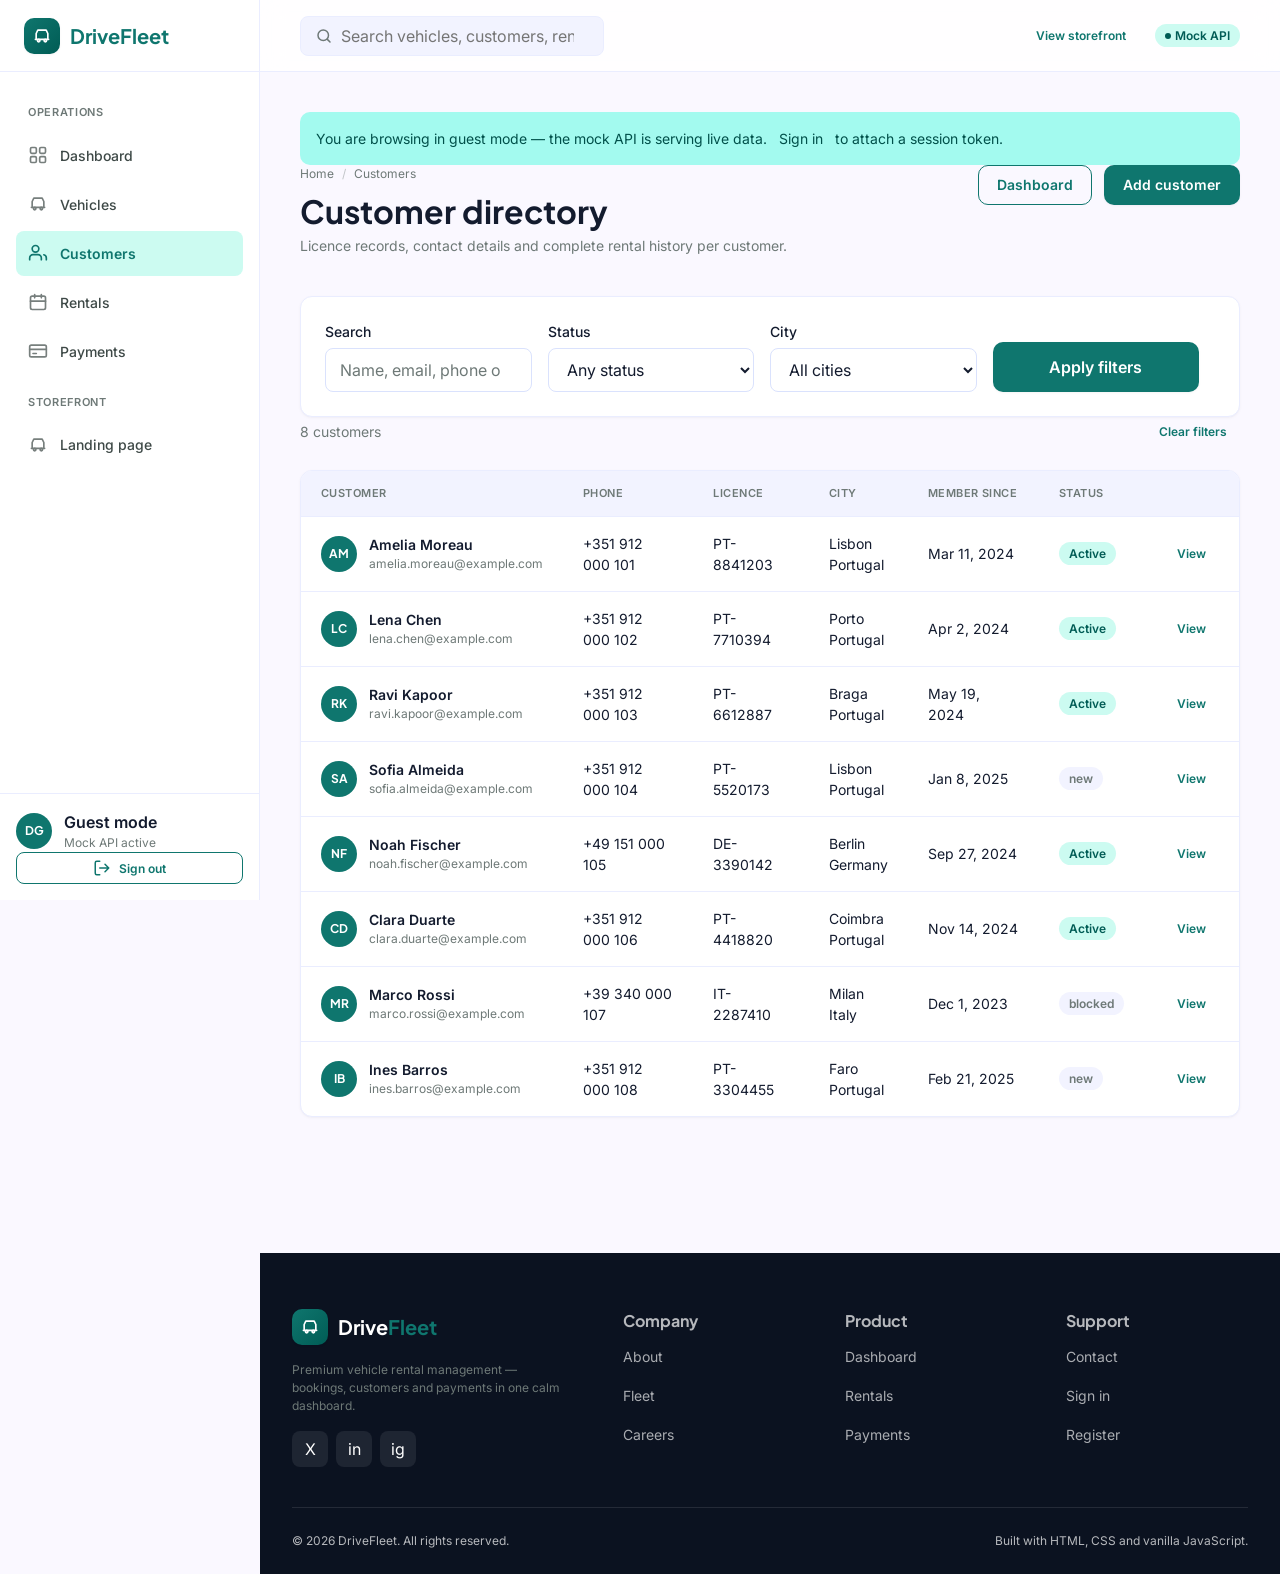
==== public/pages/customers.html @ 4e4080d4 "README.md" ====
<!DOCTYPE html>
<html lang="en">
<head>
  <meta charset="UTF-8" />
  <meta name="viewport" content="width=device-width, initial-scale=1.0" />
  <title>Customers — DriveFleet</title>
  <meta name="description" content="DriveFleet customer directory: licence data, contact details and rental history." />
  <link rel="preconnect" href="https://fonts.googleapis.com" />
  <link rel="preconnect" href="https://fonts.gstatic.com" crossorigin />
  <link href="https://fonts.googleapis.com/css2?family=Plus+Jakarta+Sans:wght@400;500;600;700;800&family=Inter:wght@400;500;600;700&display=swap" rel="stylesheet" />
  <link rel="stylesheet" href="../css/style.css" />
</head>
<body data-page="customers" data-root="../">
  <div class="app-shell">
    <aside id="siteSidebar"></aside>
    <div class="sidebar-overlay" id="sidebarOverlay"></div>

    <div class="main-content">
      <div id="siteTopbar"></div>

      <div class="page-content">
        <div id="authNotice"></div>

        <div class="page-header">
          <div>
            <nav class="breadcrumb" aria-label="Breadcrumb">
              <a href="../index.html">Home</a>
              <span class="breadcrumb-sep">/</span>
              <span>Customers</span>
            </nav>
            <h1>Customer directory</h1>
            <p>Licence records, contact details and complete rental history per customer.</p>
          </div>
          <div class="page-header-actions">
            <a class="btn btn-outline" href="dashboard.html">Dashboard</a>
            <button class="btn btn-primary" id="addCustomerBtn" type="button">Add customer</button>
          </div>
        </div>

        <form class="card filter-card" id="customerFilters" aria-label="Customer filters">
          <div class="search-grid">
            <div class="form-group">
              <label class="form-label" for="cSearch">Search</label>
              <input class="form-input" type="search" id="cSearch" name="search" placeholder="Name, email, phone or licence" />
            </div>
            <div class="form-group">
              <label class="form-label" for="cStatus">Status</label>
              <select class="form-select" id="cStatus" name="status">
                <option value="">Any status</option>
                <option value="active">Active</option>
                <option value="new">New</option>
                <option value="blocked">Blocked</option>
              </select>
            </div>
            <div class="form-group">
              <label class="form-label" for="cCity">City</label>
              <select class="form-select" id="cCity" name="city">
                <option value="">All cities</option>
                <option value="Lisbon">Lisbon</option>
                <option value="Porto">Porto</option>
                <option value="Braga">Braga</option>
                <option value="Coimbra">Coimbra</option>
                <option value="Faro">Faro</option>
              </select>
            </div>
            <button class="btn btn-primary btn-lg" type="submit">Apply filters</button>
          </div>
        </form>

        <div class="results-bar">
          <span class="results-count" id="resultsCount">Loading customers…</span>
          <button class="btn btn-ghost btn-sm" type="reset" form="customerFilters">Clear filters</button>
        </div>

        <div id="customerResults" aria-live="polite"></div>
        <div class="pagination" id="pagination"></div>
      </div>

      <footer class="footer" id="siteFooter"></footer>
    </div>
  </div>

  <div class="toast-container" id="toastContainer" aria-live="polite" aria-atomic="true"></div>
  <script src="../js/app.js"></script>
</body>
</html>
---- public/css/style.css ----
/* ==========================================================================
   01 — DriveFleet Velocity : Design Tokens (Google Stitch)
   Primary #0F766E | Accent #F59E0B | Plus Jakarta Sans + Inter
   ========================================================================== */

:root {
  /* Brand */
  --color-primary: #0f766e;
  --color-primary-hover: #115e59;
  --color-primary-dark: #005c55;
  --color-primary-light: #ccfbf1;
  --color-primary-fixed: #9cf2e8;
  --color-on-primary: #ffffff;
  --color-accent: #f59e0b;
  --color-accent-hover: #d97706;
  --color-accent-container: #fea619;
  --color-accent-light: #fef3c7;
  --color-on-accent: #2a1700;
  --color-tertiary: #005e3f;

  /* Surfaces — Stitch M3 surface ramp */
  --color-bg: #faf8ff;
  --color-surface: #ffffff;
  --color-surface-low: #f2f3ff;
  --color-surface-container: #eaedff;
  --color-surface-high: #e2e7ff;
  --color-surface-highest: #dae2fd;
  --color-border: #eaedff;
  --color-border-strong: #dae2fd;
  --color-outline: #6e7977;
  --color-outline-variant: #bdc9c6;

  /* Text */
  --color-text: #131b2e;
  --color-text-secondary: #3e4947;
  --color-text-muted: #6e7977;
  --color-text-inverse: #ffffff;

  /* Status — Stitch tertiary_/error_ ramp */
  --color-success: #10b981;
  --color-success-bg: #6ffbbe;
  --color-success-text: #005e3f;
  --color-warning: #f59e0b;
  --color-warning-bg: #ffddb8;
  --color-warning-text: #653e00;
  --color-error: #ba1a1a;
  --color-error-bg: #ffdad6;
  --color-error-text: #93000a;
  --color-info: #006a63;
  --color-info-bg: #a3faef;
  --color-info-text: #00504a;

  /* Typography */
  --font-headline: "Plus Jakarta Sans", system-ui, sans-serif;
  --font-body: "Inter", system-ui, sans-serif;
  --text-xs: 0.6875rem;
  --text-sm: 0.75rem;
  --text-md: 0.875rem;
  --text-base: 1rem;
  --text-lg: 1.25rem;
  --text-xl: 1.5rem;
  --text-2xl: 2rem;
  --text-3xl: 2.5rem;

  /* Spacing (8px grid) */
  --space-xs: 0.25rem;
  --space-sm: 0.5rem;
  --space-md: 1rem;
  --space-lg: 1.5rem;
  --space-xl: 2.5rem;
  --space-2xl: 3.5rem;
  --margin: 2rem;

  /* Radius */
  --radius-sm: 6px;
  --radius-md: 8px;
  --radius-lg: 10px;
  --radius-xl: 12px;
  --radius-2xl: 16px;
  --radius-full: 9999px;

  /* Elevation tiers (Stitch) */
  --shadow-1: 0 1px 3px 0 rgba(15, 23, 42, 0.04), 0 1px 2px -1px rgba(15, 23, 42, 0.03);
  --shadow-2: 0 4px 12px -2px rgba(15, 23, 42, 0.08), 0 2px 6px -2px rgba(15, 23, 42, 0.04);
  --shadow-3: 0 20px 25px -5px rgba(15, 23, 42, 0.1), 0 8px 10px -6px rgba(15, 23, 42, 0.04);

  /* Layout */
  --max-width: 1280px;
  --max-width-wide: 1440px;
  --navbar-height: 72px;
  --sidebar-width: 260px;
  --transition: 300ms ease-in-out;
  --focus-ring: 0 0 0 3px rgba(15, 118, 110, 0.15);
}

/* -------------------------------- Reset -------------------------------- */
*,
*::before,
*::after { box-sizing: border-box; margin: 0; padding: 0; }

html { scroll-behavior: smooth; -webkit-font-smoothing: antialiased; }

body {
  font-family: var(--font-body);
  font-size: var(--text-base);
  line-height: 1.5;
  color: var(--color-text);
  background: var(--color-bg);
  min-height: 100vh;
}

img { max-width: 100%; display: block; }
a { color: inherit; text-decoration: none; }
ul, ol { list-style: none; }
button, input, select, textarea { font: inherit; color: inherit; }

h1, h2, h3, h4, h5, h6 {
  font-family: var(--font-headline);
  font-weight: 700;
  line-height: 1.25;
  color: var(--color-text);
}

/* ------------------------------ Utilities ------------------------------ */
.container {
  width: 100%;
  max-width: var(--max-width);
  margin-inline: auto;
  padding-inline: var(--margin);
}
.container-wide { max-width: var(--max-width-wide); }

.sr-only {
  position: absolute; width: 1px; height: 1px; padding: 0; margin: -1px;
  overflow: hidden; clip: rect(0, 0, 0, 0); border: 0;
}

.headline-xl { font-family: var(--font-headline); font-size: var(--text-3xl); font-weight: 700; line-height: 1.2; }
.headline-lg { font-family: var(--font-headline); font-size: var(--text-2xl); font-weight: 700; line-height: 1.25; }
.headline-md { font-family: var(--font-headline); font-size: var(--text-xl); font-weight: 600; line-height: 1.3; }
.headline-sm { font-family: var(--font-headline); font-size: var(--text-lg); font-weight: 600; line-height: 1.4; }
.title-md { font-family: var(--font-headline); font-size: var(--text-base); font-weight: 600; }
.body-md { font-size: var(--text-md); }
.body-sm { font-size: var(--text-sm); }
.label-md { font-size: var(--text-sm); font-weight: 600; }
.label-xs { font-size: var(--text-xs); font-weight: 600; letter-spacing: 0.04em; text-transform: uppercase; }
.text-muted { color: var(--color-text-muted); }
.text-secondary { color: var(--color-text-secondary); }
.text-primary { color: var(--color-primary); }

/* Legacy alias kept in sync with the design tokens */
:root {
  --color-secondary: #855300;
}

/* ==========================================================================
   02 — Navbar (sticky + backdrop-blur) & Mobile burger menu
   ========================================================================== */

.navbar {
  position: sticky;
  top: 0;
  z-index: 100;
  height: var(--navbar-height);
  display: flex;
  align-items: center;
  background: rgba(255, 255, 255, 0.8);
  backdrop-filter: blur(12px);
  -webkit-backdrop-filter: blur(12px);
  border-bottom: 1px solid var(--color-border);
  transition: box-shadow var(--transition);
}

.navbar.scrolled { box-shadow: var(--shadow-2); }

.navbar-inner {
  display: flex;
  align-items: center;
  justify-content: space-between;
  width: 100%;
  max-width: var(--max-width-wide);
  margin-inline: auto;
  padding-inline: var(--margin);
  gap: var(--space-lg);
}

.logo {
  display: flex;
  align-items: center;
  gap: 0.625rem;
  font-family: var(--font-headline);
  font-weight: 700;
  font-size: 1.25rem;
  color: var(--color-primary);
  flex-shrink: 0;
}

.logo-icon {
  width: 36px;
  height: 36px;
  background: linear-gradient(135deg, var(--color-primary), var(--color-primary-dark));
  border-radius: var(--radius-lg);
  display: grid;
  place-items: center;
  color: white;
  box-shadow: var(--shadow-1);
}

.logo-icon svg { width: 20px; height: 20px; }

.nav-links { display: flex; align-items: center; gap: 0.25rem; }

.nav-link {
  padding: 0.5rem 0.875rem;
  border-radius: var(--radius-md);
  font-size: var(--text-md);
  font-weight: 500;
  color: var(--color-text-secondary);
  transition: color var(--transition), background var(--transition);
}

.nav-link:hover,
.nav-link.active {
  color: var(--color-primary);
  background: var(--color-primary-light);
}

.nav-actions { display: flex; align-items: center; gap: 0.75rem; flex-shrink: 0; }

.nav-toggle {
  display: none;
  width: 44px;
  height: 44px;
  border: none;
  background: transparent;
  border-radius: var(--radius-md);
  cursor: pointer;
  align-items: center;
  justify-content: center;
  color: var(--color-text);
}

.nav-toggle:hover { background: var(--color-surface-low); }
.nav-toggle svg { width: 24px; height: 24px; }

.mobile-menu {
  display: none;
  position: fixed;
  inset: var(--navbar-height) 0 0 0;
  background: rgba(15, 23, 42, 0.4);
  backdrop-filter: blur(4px);
  z-index: 99;
  opacity: 0;
  pointer-events: none;
  transition: opacity var(--transition);
}

.mobile-menu.open { opacity: 1; pointer-events: auto; }

.mobile-menu-panel {
  background: var(--color-surface);
  width: min(320px, 85vw);
  height: 100%;
  margin-left: auto;
  padding: var(--space-lg);
  box-shadow: var(--shadow-3);
  transform: translateX(100%);
  transition: transform var(--transition);
  display: flex;
  flex-direction: column;
  gap: var(--space-sm);
}

.mobile-menu.open .mobile-menu-panel { transform: translateX(0); }

.mobile-menu .nav-link { display: block; padding: 0.875rem 1rem; font-size: var(--text-base); }

.mobile-menu .nav-actions {
  flex-direction: column;
  margin-top: var(--space-md);
  width: 100%;
}

.mobile-menu .nav-actions .btn { width: 100%; justify-content: center; }

/* ==========================================================================
   03 — Buttons, Badges & Chips
   ========================================================================== */

.btn {
  display: inline-flex;
  align-items: center;
  justify-content: center;
  gap: 0.5rem;
  padding: 0.625rem 1.125rem;
  border-radius: var(--radius-lg);
  font-size: var(--text-md);
  font-weight: 600;
  border: 1.5px solid transparent;
  cursor: pointer;
  white-space: nowrap;
  line-height: 1.25;
  transition: transform var(--transition), background var(--transition),
    box-shadow var(--transition), border-color var(--transition), color var(--transition);
}

.btn:focus-visible { outline: none; box-shadow: var(--focus-ring); }
.btn:active { transform: scale(0.98); }
.btn svg { width: 18px; height: 18px; flex-shrink: 0; }

.btn-primary {
  background: var(--color-primary);
  color: var(--color-on-primary);
  box-shadow: var(--shadow-1);
}

.btn-primary:hover {
  background: var(--color-primary-hover);
  transform: translateY(-1px) scale(1.02);
  box-shadow: var(--shadow-2);
}

.btn-accent {
  background: var(--color-accent);
  color: var(--color-on-accent);
  box-shadow: var(--shadow-1);
}

.btn-accent:hover {
  background: var(--color-accent-hover);
  color: white;
  transform: translateY(-1px) scale(1.02);
  box-shadow: var(--shadow-2);
}

.btn-secondary {
  background: var(--color-surface);
  border-color: var(--color-border-strong);
  color: var(--color-text);
}

.btn-secondary:hover {
  background: var(--color-surface-low);
  border-color: var(--color-outline-variant);
  transform: translateY(-1px);
}

.btn-ghost { background: transparent; color: var(--color-primary); }
.btn-ghost:hover { background: var(--color-primary-light); }

.btn-outline {
  background: transparent;
  border-color: var(--color-primary);
  color: var(--color-primary);
}

.btn-outline:hover { background: var(--color-primary); color: white; }

.btn-danger { background: var(--color-error); color: white; }
.btn-danger:hover { background: #e11d48; }

.btn-sm { padding: 0.375rem 0.75rem; font-size: var(--text-sm); border-radius: var(--radius-md); }
.btn-lg { padding: 0.875rem 1.5rem; font-size: var(--text-base); }
.btn-icon { width: 40px; height: 40px; padding: 0; border-radius: var(--radius-md); }
.btn-block { width: 100%; }

/* -------------------------------- Badges ------------------------------- */
.badge {
  display: inline-flex;
  align-items: center;
  gap: 0.25rem;
  padding: 0.25rem 0.625rem;
  border-radius: var(--radius-full);
  font-size: var(--text-sm);
  font-weight: 600;
  line-height: 1.3;
  white-space: nowrap;
}

.badge-dot::before {
  content: "";
  width: 6px;
  height: 6px;
  border-radius: 50%;
  background: currentColor;
}

.badge-available, .badge-success { background: var(--color-success-bg); color: var(--color-success-text); }
.badge-rented, .badge-reserved, .badge-warning { background: var(--color-warning-bg); color: var(--color-warning-text); }
.badge-maintenance, .badge-overdue, .badge-error { background: var(--color-error-bg); color: var(--color-error-text); }
.badge-info { background: var(--color-info-bg); color: var(--color-info-text); }
.badge-neutral { background: var(--color-surface-low); color: var(--color-text-muted); }
.badge-primary { background: var(--color-primary-light); color: var(--color-primary-dark); }

/* --------------------------------- Chips ------------------------------- */
.chip {
  display: inline-flex;
  align-items: center;
  gap: 0.375rem;
  padding: 0.5rem 0.875rem;
  border-radius: var(--radius-full);
  border: 1.5px solid var(--color-border-strong);
  background: var(--color-surface);
  font-size: var(--text-md);
  font-weight: 500;
  color: var(--color-text-secondary);
  cursor: pointer;
  transition: all var(--transition);
}

.chip:hover {
  border-color: var(--color-primary);
  color: var(--color-primary);
  background: var(--color-primary-light);
}

.chip.active {
  border-color: var(--color-primary);
  background: var(--color-primary);
  color: white;
}

/* ==========================================================================
   04 — Cards : base, vehicle, metric, feature
   ========================================================================== */

.card {
  background: var(--color-surface);
  border: 1px solid var(--color-border);
  border-radius: var(--radius-xl);
  box-shadow: var(--shadow-1);
  transition: transform var(--transition), box-shadow var(--transition);
}

.card-hover:hover {
  transform: translateY(-4px) scale(1.01);
  box-shadow: var(--shadow-2);
}

.card-body { padding: var(--space-lg); }

.card-header {
  padding: var(--space-lg);
  border-bottom: 1px solid var(--color-border);
  display: flex;
  align-items: center;
  justify-content: space-between;
  gap: var(--space-md);
}

.card-footer {
  padding: var(--space-md) var(--space-lg);
  border-top: 1px solid var(--color-border);
  display: flex;
  align-items: center;
  justify-content: space-between;
  gap: var(--space-md);
}

/* ----------------------------- Vehicle card ---------------------------- */
.vehicle-card { overflow: hidden; display: flex; flex-direction: column; }

.vehicle-card-image {
  position: relative;
  aspect-ratio: 16 / 10;
  background: linear-gradient(145deg, #e2e8f0 0%, #f1f5f9 50%, #e0f2f1 100%);
  overflow: hidden;
}

.vehicle-card-image img {
  width: 100%;
  height: 100%;
  object-fit: cover;
  transition: transform 400ms ease;
}

.vehicle-card:hover .vehicle-card-image img { transform: scale(1.05); }

.vehicle-card-image .badge { position: absolute; top: 12px; left: 12px; z-index: 1; }
.vehicle-card-image .type-badge { position: absolute; top: 12px; right: 12px; z-index: 1; }

.vehicle-card-body {
  padding: var(--space-md) var(--space-lg);
  flex: 1;
  display: flex;
  flex-direction: column;
  gap: 0.5rem;
}

.vehicle-card-meta {
  display: flex;
  flex-wrap: wrap;
  gap: 0.75rem;
  color: var(--color-text-muted);
  font-size: var(--text-sm);
}

.vehicle-card-meta span { display: inline-flex; align-items: center; gap: 0.25rem; }
.vehicle-card-meta svg { width: 14px; height: 14px; }

.vehicle-card-footer {
  padding: var(--space-md) var(--space-lg) var(--space-lg);
  display: flex;
  align-items: center;
  justify-content: space-between;
  gap: var(--space-md);
  margin-top: auto;
}

.price { font-family: var(--font-headline); font-weight: 700; color: var(--color-primary); }
.price .amount { font-size: var(--text-xl); }
.price .period { font-size: var(--text-sm); font-weight: 500; color: var(--color-text-muted); }

/* ------------------------------ Metric card ---------------------------- */
.metric-card {
  padding: var(--space-lg);
  display: flex;
  flex-direction: column;
  gap: 0.5rem;
  position: relative;
  overflow: hidden;
}

.metric-card::before {
  content: "";
  position: absolute;
  top: 0;
  left: 0;
  right: 0;
  height: 3px;
  background: var(--metric-accent, var(--color-primary));
}

.metric-card .metric-value {
  font-family: var(--font-headline);
  font-size: var(--text-2xl);
  font-weight: 700;
  line-height: 1.1;
}

.metric-card .metric-label {
  font-size: var(--text-xs);
  font-weight: 600;
  letter-spacing: 0.04em;
  text-transform: uppercase;
  color: var(--color-text-muted);
}

.metric-card .metric-icon {
  position: absolute;
  top: var(--space-lg);
  right: var(--space-lg);
  width: 40px;
  height: 40px;
  border-radius: var(--radius-lg);
  display: grid;
  place-items: center;
  background: var(--color-primary-light);
  color: var(--color-primary);
}

.metric-card .metric-icon svg { width: 20px; height: 20px; }

.metric-card .metric-change {
  font-size: var(--text-sm);
  font-weight: 500;
  display: flex;
  align-items: center;
  gap: 0.25rem;
}

.metric-change.up { color: var(--color-success); }
.metric-change.down { color: var(--color-error); }

/* ----------------------------- Feature card ---------------------------- */
.feature-card {
  padding: var(--space-xl) var(--space-lg);
  text-align: center;
  display: flex;
  flex-direction: column;
  align-items: center;
  gap: var(--space-md);
}

.feature-icon {
  width: 56px;
  height: 56px;
  border-radius: var(--radius-xl);
  background: var(--color-primary-light);
  color: var(--color-primary);
  display: grid;
  place-items: center;
}

.feature-icon svg { width: 28px; height: 28px; }

/* ==========================================================================
   05 — Forms, inputs, sliders
   ========================================================================== */

.form-group { display: flex; flex-direction: column; gap: 0.375rem; }
.form-label { font-size: var(--text-md); font-weight: 500; color: var(--color-text); }
.form-label .required { color: var(--color-error); }

.form-input,
.form-select,
.form-textarea {
  height: 44px;
  padding: 0 0.875rem;
  border: 1.5px solid var(--color-border-strong);
  border-radius: var(--radius-md);
  background: var(--color-surface);
  color: var(--color-text);
  width: 100%;
  transition: border-color var(--transition), box-shadow var(--transition);
}

.form-textarea {
  height: auto;
  min-height: 100px;
  padding: 0.75rem 0.875rem;
  resize: vertical;
}

.form-input::placeholder,
.form-textarea::placeholder { color: var(--color-text-muted); }

.form-input:hover,
.form-select:hover,
.form-textarea:hover { border-color: var(--color-outline-variant); }

.form-input:focus,
.form-select:focus,
.form-textarea:focus {
  outline: none;
  border-color: var(--color-primary);
  box-shadow: var(--focus-ring);
}

.form-input.error,
.form-select.error,
.form-textarea.error { border-color: var(--color-error); }

.form-hint { font-size: var(--text-sm); color: var(--color-text-muted); }
.form-error { font-size: var(--text-sm); color: var(--color-error); }
.form-row { display: grid; grid-template-columns: repeat(2, 1fr); gap: var(--space-md); }

.input-group { position: relative; }

.input-group .input-icon {
  position: absolute;
  left: 0.875rem;
  top: 50%;
  transform: translateY(-50%);
  width: 18px;
  height: 18px;
  color: var(--color-text-muted);
  pointer-events: none;
}

.input-group .form-input { padding-left: 2.5rem; }

.checkbox-group,
.radio-group { display: flex; align-items: center; gap: 0.5rem; cursor: pointer; }

.checkbox-group input,
.radio-group input {
  width: 18px;
  height: 18px;
  accent-color: var(--color-primary);
  cursor: pointer;
}

.range-slider {
  -webkit-appearance: none;
  appearance: none;
  width: 100%;
  height: 6px;
  border-radius: var(--radius-full);
  background: var(--color-surface-high);
  outline: none;
}

.range-slider::-webkit-slider-thumb {
  -webkit-appearance: none;
  width: 18px;
  height: 18px;
  border-radius: 50%;
  background: var(--color-primary);
  cursor: pointer;
  box-shadow: var(--shadow-2);
  border: 2px solid white;
}

.range-slider::-moz-range-thumb {
  width: 18px;
  height: 18px;
  border: 2px solid white;
  border-radius: 50%;
  background: var(--color-primary);
  cursor: pointer;
}

/* ==========================================================================
   06 — Data tables
   ========================================================================== */

.table-wrapper {
  overflow-x: auto;
  border-radius: var(--radius-xl);
  border: 1px solid var(--color-border);
  background: var(--color-surface);
  box-shadow: var(--shadow-1);
  -webkit-overflow-scrolling: touch;
}

.table { width: 100%; border-collapse: collapse; font-size: var(--text-md); }

.table th {
  text-align: left;
  padding: 0.875rem 1.25rem;
  font-size: var(--text-xs);
  font-weight: 600;
  letter-spacing: 0.04em;
  text-transform: uppercase;
  color: var(--color-text-muted);
  background: var(--color-surface-low);
  border-bottom: 1px solid var(--color-border);
  white-space: nowrap;
}

.table td {
  padding: 1rem 1.25rem;
  border-bottom: 1px solid var(--color-border);
  vertical-align: middle;
  color: var(--color-text);
}

.table tbody tr { transition: background var(--transition); }
.table tbody tr:hover { background: rgba(15, 118, 110, 0.03); }
.table tbody tr:last-child td { border-bottom: none; }

.table-actions { display: flex; align-items: center; gap: 0.375rem; }

.cell-main { display: flex; align-items: center; gap: 0.75rem; }
.cell-main .cell-title { font-weight: 600; }
.cell-main .cell-sub { font-size: var(--text-sm); color: var(--color-text-muted); }

/* ==========================================================================
   07 — Pagination & tabs
   ========================================================================== */

.pagination {
  display: flex;
  align-items: center;
  justify-content: center;
  gap: 0.375rem;
  margin-top: var(--space-xl);
}

.pagination-btn {
  min-width: 36px;
  height: 36px;
  padding: 0 0.5rem;
  border-radius: var(--radius-md);
  border: 1px solid var(--color-border-strong);
  background: var(--color-surface);
  display: grid;
  place-items: center;
  font-size: var(--text-sm);
  font-weight: 500;
  cursor: pointer;
  transition: all var(--transition);
}

.pagination-btn:hover { border-color: var(--color-primary); color: var(--color-primary); }
.pagination-btn.active { background: var(--color-primary); border-color: var(--color-primary); color: white; }
.pagination-btn:disabled { opacity: 0.4; cursor: not-allowed; }

.tabs {
  display: flex;
  gap: 0.25rem;
  border-bottom: 1px solid var(--color-border);
  margin-bottom: var(--space-lg);
  overflow-x: auto;
}

.tab {
  padding: 0.75rem 1.25rem;
  font-size: var(--text-md);
  font-weight: 500;
  color: var(--color-text-muted);
  border: none;
  border-bottom: 2px solid transparent;
  background: none;
  cursor: pointer;
  white-space: nowrap;
  transition: all var(--transition);
}

.tab:hover { color: var(--color-primary); }

.tab.active {
  color: var(--color-primary);
  border-bottom-color: var(--color-primary);
  font-weight: 600;
}

/* ==========================================================================
   08 — App shell : sidebar + topbar (dashboard pages)
   ========================================================================== */

.app-shell { display: flex; min-height: 100vh; }

.sidebar {
  width: var(--sidebar-width);
  background: var(--color-surface);
  border-right: 1px solid var(--color-border);
  display: flex;
  flex-direction: column;
  position: fixed;
  top: 0;
  left: 0;
  bottom: 0;
  z-index: 50;
  transition: transform var(--transition);
}

.sidebar-header {
  height: var(--navbar-height);
  display: flex;
  align-items: center;
  padding: 0 var(--space-lg);
  border-bottom: 1px solid var(--color-border);
}

.sidebar-nav {
  flex: 1;
  padding: var(--space-md);
  overflow-y: auto;
  display: flex;
  flex-direction: column;
  gap: 0.25rem;
}

.sidebar-section-label {
  font-size: var(--text-xs);
  font-weight: 600;
  letter-spacing: 0.06em;
  text-transform: uppercase;
  color: var(--color-text-muted);
  padding: var(--space-md) 0.75rem var(--space-sm);
}

.sidebar-link {
  display: flex;
  align-items: center;
  gap: 0.75rem;
  padding: 0.75rem;
  border-radius: var(--radius-md);
  font-size: var(--text-md);
  font-weight: 500;
  color: var(--color-text-secondary);
  transition: all var(--transition);
}

.sidebar-link svg { width: 20px; height: 20px; flex-shrink: 0; opacity: 0.7; }
.sidebar-link:hover { background: var(--color-surface-low); color: var(--color-text); }

.sidebar-link.active {
  background: var(--color-primary-light);
  color: var(--color-primary);
  font-weight: 600;
}

.sidebar-link.active svg { opacity: 1; color: var(--color-primary); }

.sidebar-footer { padding: var(--space-md); border-top: 1px solid var(--color-border); }

.main-content {
  flex: 1;
  margin-left: var(--sidebar-width);
  min-width: 0;
  display: flex;
  flex-direction: column;
}

.topbar {
  height: var(--navbar-height);
  background: rgba(255, 255, 255, 0.85);
  backdrop-filter: blur(12px);
  -webkit-backdrop-filter: blur(12px);
  border-bottom: 1px solid var(--color-border);
  display: flex;
  align-items: center;
  justify-content: space-between;
  padding: 0 var(--space-xl);
  position: sticky;
  top: 0;
  z-index: 40;
}

.topbar-left,
.topbar-right { display: flex; align-items: center; gap: var(--space-md); }

.topbar-search {
  display: flex;
  align-items: center;
  gap: 0.5rem;
  height: 40px;
  padding: 0 0.875rem;
  border-radius: var(--radius-md);
  background: var(--color-surface-low);
  border: 1px solid var(--color-border);
  min-width: 260px;
  color: var(--color-text-muted);
}

.topbar-search svg { width: 18px; height: 18px; flex-shrink: 0; }
.topbar-search input { border: none; background: transparent; outline: none; width: 100%; }

.page-content { padding: var(--space-xl); flex: 1; }

.page-header {
  display: flex;
  align-items: flex-start;
  justify-content: space-between;
  gap: var(--space-lg);
  margin-bottom: var(--space-xl);
  flex-wrap: wrap;
}

.page-header h1 { font-size: var(--text-2xl); margin-bottom: 0.25rem; }
.page-header p { color: var(--color-text-muted); font-size: var(--text-md); }
.page-header-actions { display: flex; gap: 0.75rem; flex-wrap: wrap; }

.breadcrumb {
  display: flex;
  align-items: center;
  gap: 0.5rem;
  font-size: var(--text-sm);
  color: var(--color-text-muted);
  margin-bottom: 0.5rem;
}

.breadcrumb a:hover { color: var(--color-primary); }
.breadcrumb-sep { opacity: 0.4; }

.sidebar-toggle {
  display: none;
  width: 40px;
  height: 40px;
  border: none;
  background: var(--color-surface-low);
  border-radius: var(--radius-md);
  cursor: pointer;
  align-items: center;
  justify-content: center;
  color: var(--color-text);
}

.sidebar-toggle svg { width: 20px; height: 20px; }

.sidebar-overlay {
  display: none;
  position: fixed;
  inset: 0;
  background: rgba(15, 23, 42, 0.4);
  z-index: 45;
}

.sidebar-overlay.open { display: block; }

/* ==========================================================================
   09a — Landing : hero, search panel, sections, grids
   ========================================================================== */

.hero {
  position: relative;
  overflow: hidden;
  padding: var(--space-2xl) 0 var(--space-xl);
  background:
    radial-gradient(900px 420px at 12% -10%, rgba(15, 118, 110, 0.14), transparent 62%),
    radial-gradient(700px 380px at 92% 8%, rgba(245, 158, 11, 0.12), transparent 60%),
    linear-gradient(180deg, #ffffff 0%, var(--color-bg) 100%);
}

.hero-inner {
  display: grid;
  grid-template-columns: 1.05fr 0.95fr;
  gap: var(--space-xl);
  align-items: center;
}

.hero-eyebrow {
  display: inline-flex;
  align-items: center;
  gap: 0.5rem;
  padding: 0.375rem 0.875rem;
  border-radius: var(--radius-full);
  background: var(--color-primary-light);
  color: var(--color-primary-dark);
  font-size: var(--text-sm);
  font-weight: 600;
  margin-bottom: var(--space-md);
}

.hero-eyebrow svg { width: 15px; height: 15px; }
.hero h1 { font-size: clamp(2rem, 4.5vw, 3rem); margin-bottom: var(--space-md); }

.hero h1 .accent {
  background: linear-gradient(120deg, var(--color-primary), var(--color-accent));
  -webkit-background-clip: text;
  background-clip: text;
  -webkit-text-fill-color: transparent;
}

.hero-sub {
  font-size: var(--text-lg);
  color: var(--color-text-secondary);
  margin-bottom: var(--space-lg);
  max-width: 52ch;
}

.hero-actions { display: flex; gap: 0.75rem; flex-wrap: wrap; margin-bottom: var(--space-xl); }

.hero-stats {
  display: flex;
  gap: var(--space-xl);
  flex-wrap: wrap;
  padding-top: var(--space-lg);
  border-top: 1px solid var(--color-border-strong);
}

.hero-stat .stat-value {
  font-family: var(--font-headline);
  font-size: var(--text-2xl);
  font-weight: 700;
  color: var(--color-primary);
  line-height: 1.1;
}

.hero-stat .stat-label { font-size: var(--text-sm); color: var(--color-text-muted); }

.hero-visual { position: relative; }

.hero-visual img {
  width: 100%;
  border-radius: var(--radius-2xl);
  box-shadow: var(--shadow-3);
  object-fit: cover;
  aspect-ratio: 4 / 3;
}

.hero-float-card {
  position: absolute;
  bottom: -18px;
  left: -18px;
  background: var(--color-surface);
  border: 1px solid var(--color-border);
  border-radius: var(--radius-xl);
  box-shadow: var(--shadow-3);
  padding: var(--space-md);
  display: flex;
  align-items: center;
  gap: 0.75rem;
  animation: float 4s ease-in-out infinite;
}

@keyframes float {
  0%, 100% { transform: translateY(0); }
  50% { transform: translateY(-8px); }
}

.hero-float-card .float-icon {
  width: 44px;
  height: 44px;
  border-radius: var(--radius-lg);
  background: var(--color-accent-light);
  color: var(--color-accent-hover);
  display: grid;
  place-items: center;
}

.hero-float-card .float-icon svg { width: 22px; height: 22px; }

/* ------------------------- Search / filter panel ----------------------- */
.search-panel {
  background: var(--color-surface);
  border: 1px solid var(--color-border);
  border-radius: var(--radius-2xl);
  box-shadow: var(--shadow-3);
  padding: var(--space-lg);
  margin-top: calc(var(--space-xl) * -1);
  position: relative;
  z-index: 5;
}

.search-grid {
  display: grid;
  grid-template-columns: repeat(4, 1fr) auto;
  gap: var(--space-md);
  align-items: end;
}

/* ------------------------- Sections & grid systems --------------------- */
.section { padding: var(--space-2xl) 0; }
.section-alt { background: var(--color-surface); }

.section-header {
  text-align: center;
  max-width: 640px;
  margin: 0 auto var(--space-xl);
}

.section-header h2 { font-size: clamp(1.5rem, 3vw, 2rem); margin-bottom: 0.5rem; }
.section-header p { color: var(--color-text-muted); font-size: var(--text-md); }

.section-header-left {
  text-align: left;
  margin-inline: 0;
  max-width: none;
  display: flex;
  align-items: flex-end;
  justify-content: space-between;
  gap: var(--space-lg);
  flex-wrap: wrap;
}

.grid { display: grid; gap: var(--space-lg); }
.grid-2 { grid-template-columns: repeat(2, 1fr); }
.grid-3 { grid-template-columns: repeat(3, 1fr); }
.grid-4 { grid-template-columns: repeat(4, 1fr); }
.grid-auto { grid-template-columns: repeat(auto-fill, minmax(280px, 1fr)); }

.section-cta { text-align: center; margin-top: var(--space-xl); }
.step-text { margin-top: 0.5rem; }
.cta-actions { justify-content: center; margin-bottom: 0; }

.btn-on-dark {
  background: rgba(255, 255, 255, 0.15);
  color: #fff;
  border-color: rgba(255, 255, 255, 0.3);
}

.btn-on-dark:hover { background: rgba(255, 255, 255, 0.25); color: #fff; }

/* ==========================================================================
   09b — Landing : steps, CTA band, footer
   ========================================================================== */

.step-card { position: relative; padding: var(--space-lg); }

.step-number {
  width: 40px;
  height: 40px;
  border-radius: var(--radius-lg);
  background: linear-gradient(135deg, var(--color-primary), var(--color-primary-dark));
  color: white;
  display: grid;
  place-items: center;
  font-family: var(--font-headline);
  font-weight: 700;
  margin-bottom: var(--space-md);
}

/* -------------------------------- CTA ---------------------------------- */
.cta-band {
  background: linear-gradient(120deg, var(--color-primary-dark), var(--color-primary) 55%, var(--color-accent));
  border-radius: var(--radius-2xl);
  padding: var(--space-2xl);
  color: white;
  text-align: center;
  position: relative;
  overflow: hidden;
}

.cta-band h2 { color: white; font-size: clamp(1.5rem, 3vw, 2rem); margin-bottom: 0.75rem; }
.cta-band p { color: rgba(255, 255, 255, 0.85); margin-bottom: var(--space-lg); }
.cta-band .btn-secondary { background: white; border-color: white; color: var(--color-primary-dark); }
.cta-band .btn-secondary:hover { background: #f8fafc; }

/* ------------------------- Testimonial / review ------------------------ */
.review-card { padding: var(--space-lg); display: flex; flex-direction: column; gap: var(--space-md); }
.review-text { color: var(--color-text-secondary); font-size: var(--text-md); line-height: 1.6; }
.review-author { display: flex; align-items: center; gap: 0.75rem; }

.review-avatar {
  width: 42px;
  height: 42px;
  border-radius: 50%;
  background: var(--color-primary-light);
  color: var(--color-primary-dark);
  display: grid;
  place-items: center;
  font-family: var(--font-headline);
  font-weight: 700;
  flex-shrink: 0;
}

.stars { display: flex; gap: 2px; color: var(--color-accent); }
.stars svg { width: 16px; height: 16px; }

/* ------------------------------- Footer -------------------------------- */
.footer {
  background: #0b1220;
  color: rgba(255, 255, 255, 0.7);
  padding: var(--space-2xl) 0 var(--space-lg);
  margin-top: var(--space-2xl);
}

.footer-grid {
  display: grid;
  grid-template-columns: 1.6fr repeat(3, 1fr);
  gap: var(--space-xl);
  margin-bottom: var(--space-xl);
}

.footer .logo { color: white; margin-bottom: var(--space-md); }
.footer h4 { color: white; font-size: var(--text-md); margin-bottom: var(--space-md); }

.footer-link {
  display: block;
  padding: 0.3125rem 0;
  font-size: var(--text-md);
  color: rgba(255, 255, 255, 0.65);
  transition: color var(--transition), transform var(--transition);
}

.footer-link:hover { color: white; transform: translateX(3px); }

.footer-bottom {
  border-top: 1px solid rgba(255, 255, 255, 0.1);
  padding-top: var(--space-lg);
  display: flex;
  align-items: center;
  justify-content: space-between;
  gap: var(--space-md);
  flex-wrap: wrap;
  font-size: var(--text-sm);
}

.social-links { display: flex; gap: 0.5rem; }

.social-link {
  width: 36px;
  height: 36px;
  border-radius: var(--radius-md);
  background: rgba(255, 255, 255, 0.08);
  display: grid;
  place-items: center;
  color: white;
  transition: all var(--transition);
}

.social-link:hover { background: var(--color-primary); transform: translateY(-2px); }
.social-link svg { width: 17px; height: 17px; }

/* ---------------------- Filter sidebar (vehicles page) ----------------- */
.filter-sidebar { display: flex; flex-direction: column; gap: var(--space-lg); }

.filter-card { padding: var(--space-lg); display: flex; flex-direction: column; gap: var(--space-md); }

.filter-title {
  font-family: var(--font-headline);
  font-size: var(--text-base);
  font-weight: 600;
  display: flex;
  align-items: center;
  gap: 0.5rem;
}

.filter-title svg { width: 18px; height: 18px; color: var(--color-primary); }

.range-row { display: flex; align-items: center; justify-content: space-between; gap: var(--space-md); }

.range-value {
  font-family: var(--font-headline);
  font-weight: 700;
  color: var(--color-primary);
  font-size: var(--text-md);
  white-space: nowrap;
}

.results-bar {
  display: flex;
  align-items: center;
  justify-content: space-between;
  gap: var(--space-md);
  flex-wrap: wrap;
  margin-bottom: var(--space-lg);
}

.results-count { font-size: var(--text-md); color: var(--color-text-muted); }
.results-count strong { color: var(--color-text); }

.catalog-layout {
  display: grid;
  grid-template-columns: 280px 1fr;
  gap: var(--space-xl);
  align-items: start;
}

/* ------------------------- Summary / receipt rows ---------------------- */
.summary-list { display: flex; flex-direction: column; gap: 0.75rem; }

.summary-row {
  display: flex;
  align-items: center;
  justify-content: space-between;
  gap: var(--space-md);
  font-size: var(--text-md);
}

.summary-row .summary-label { color: var(--color-text-muted); }
.summary-row .summary-value { font-weight: 500; }

.summary-divider { height: 1px; background: var(--color-border); margin: 0.25rem 0; }

.summary-total {
  display: flex;
  align-items: center;
  justify-content: space-between;
  font-family: var(--font-headline);
  font-size: var(--text-lg);
  font-weight: 700;
  color: var(--color-primary);
}

/* ----------------------------- Stats strip ----------------------------- */
.stat-strip {
  display: grid;
  grid-template-columns: repeat(4, 1fr);
  gap: var(--space-md);
  margin-bottom: var(--space-xl);
}

.step-indicator { display: flex; align-items: center; gap: var(--space-sm); flex-wrap: wrap; }

.step-indicator .step-pill {
  display: inline-flex;
  align-items: center;
  gap: 0.5rem;
  padding: 0.375rem 0.75rem;
  border-radius: var(--radius-full);
  background: var(--color-surface-low);
  color: var(--color-text-muted);
  font-size: var(--text-sm);
  font-weight: 600;
}

.step-indicator .step-pill.active { background: var(--color-primary); color: #fff; }
.step-indicator .step-pill.done { background: var(--color-primary-light); color: var(--color-primary-dark); }
.step-indicator .step-line { width: 24px; height: 2px; background: var(--color-border-strong); }

@media (max-width: 1024px) {
  .catalog-layout { grid-template-columns: 1fr; }
  .stat-strip { grid-template-columns: repeat(2, 1fr); }
}

@media (max-width: 768px) {
  .stat-strip { grid-template-columns: 1fr; }
}

/* ==========================================================================
   10 — Overlays : modal, toast, alerts, empty & loading states
   ========================================================================== */

.modal-overlay {
  position: fixed;
  inset: 0;
  background: rgba(15, 23, 42, 0.45);
  backdrop-filter: blur(4px);
  -webkit-backdrop-filter: blur(4px);
  z-index: 200;
  display: flex;
  align-items: center;
  justify-content: center;
  padding: var(--space-lg);
  opacity: 0;
  pointer-events: none;
  transition: opacity var(--transition);
}

.modal-overlay.open { opacity: 1; pointer-events: auto; }

.modal {
  background: var(--color-surface);
  border-radius: var(--radius-2xl);
  box-shadow: var(--shadow-3);
  width: 100%;
  max-width: 520px;
  max-height: 90vh;
  overflow-y: auto;
  transform: translateY(16px) scale(0.98);
  transition: transform var(--transition);
}

.modal-overlay.open .modal { transform: translateY(0) scale(1); }
.modal-lg { max-width: 720px; }

.modal-header {
  padding: var(--space-lg);
  border-bottom: 1px solid var(--color-border);
  display: flex;
  align-items: center;
  justify-content: space-between;
  gap: var(--space-md);
}

.modal-header h3 { font-size: var(--text-lg); }

.modal-close {
  width: 36px;
  height: 36px;
  border: none;
  background: var(--color-surface-low);
  border-radius: var(--radius-md);
  display: grid;
  place-items: center;
  cursor: pointer;
  color: var(--color-text-muted);
  transition: all var(--transition);
}

.modal-close:hover { background: var(--color-surface-high); color: var(--color-text); }
.modal-close svg { width: 18px; height: 18px; }

.modal-body { padding: var(--space-lg); }

.modal-footer {
  padding: var(--space-md) var(--space-lg);
  border-top: 1px solid var(--color-border);
  display: flex;
  justify-content: flex-end;
  gap: 0.75rem;
}

/* -------------------------------- Toasts ------------------------------- */
.toast-container {
  position: fixed;
  top: calc(var(--navbar-height) + 16px);
  right: 16px;
  z-index: 300;
  display: flex;
  flex-direction: column;
  gap: 0.75rem;
  max-width: 380px;
  width: calc(100% - 32px);
}

.toast {
  background: var(--color-surface);
  border: 1px solid var(--color-border);
  border-radius: var(--radius-xl);
  box-shadow: var(--shadow-3);
  padding: var(--space-md);
  display: flex;
  align-items: flex-start;
  gap: 0.75rem;
  animation: slideIn 300ms ease;
}

@keyframes slideIn {
  from { transform: translateX(100%); opacity: 0; }
  to { transform: translateX(0); opacity: 1; }
}

.toast.hide { animation: slideOut 250ms ease forwards; }

@keyframes slideOut {
  to { transform: translateX(110%); opacity: 0; }
}

.toast-icon {
  width: 36px;
  height: 36px;
  border-radius: var(--radius-md);
  display: grid;
  place-items: center;
  flex-shrink: 0;
}

.toast-icon svg { width: 20px; height: 20px; }
.toast-success .toast-icon { background: var(--color-success-bg); color: var(--color-success-text); }
.toast-error .toast-icon { background: var(--color-error-bg); color: var(--color-error-text); }
.toast-info .toast-icon { background: var(--color-info-bg); color: var(--color-info-text); }
.toast-warning .toast-icon { background: var(--color-warning-bg); color: var(--color-warning-text); }

.toast-content { flex: 1; min-width: 0; }
.toast-title { font-weight: 600; font-size: var(--text-md); margin-bottom: 0.125rem; }
.toast-message { font-size: var(--text-sm); color: var(--color-text-muted); }

.toast-close {
  border: none;
  background: transparent;
  color: var(--color-text-muted);
  cursor: pointer;
  padding: 0.125rem;
  line-height: 0;
}

.toast-close svg { width: 16px; height: 16px; }

/* -------------------------------- Alerts ------------------------------- */
.alert {
  padding: var(--space-md);
  border-radius: var(--radius-lg);
  display: flex;
  align-items: flex-start;
  gap: 0.75rem;
  font-size: var(--text-md);
}

.alert svg { width: 20px; height: 20px; flex-shrink: 0; }
.alert-success { background: var(--color-success-bg); color: var(--color-success-text); }
.alert-error { background: var(--color-error-bg); color: var(--color-error-text); }
.alert-warning { background: var(--color-warning-bg); color: var(--color-warning-text); }
.alert-info { background: var(--color-info-bg); color: var(--color-info-text); }

/* --------------------------- Empty / loading --------------------------- */
.empty-state {
  text-align: center;
  padding: var(--space-2xl) var(--space-lg);
  color: var(--color-text-muted);
}

.empty-state svg { width: 64px; height: 64px; margin: 0 auto var(--space-md); opacity: 0.4; }
.empty-state h3 { margin-bottom: 0.5rem; color: var(--color-text); }
.empty-state p { margin-bottom: var(--space-md); }

.spinner {
  width: 32px;
  height: 32px;
  border: 3px solid var(--color-surface-high);
  border-top-color: var(--color-primary);
  border-radius: 50%;
  animation: spin 0.8s linear infinite;
}

@keyframes spin { to { transform: rotate(360deg); } }

.loading-center { display: flex; justify-content: center; padding: var(--space-2xl); }

.skeleton {
  background: linear-gradient(90deg, var(--color-surface-low) 25%, var(--color-surface-high) 50%, var(--color-surface-low) 75%);
  background-size: 200% 100%;
  animation: shimmer 1.4s infinite;
  border-radius: var(--radius-md);
}

@keyframes shimmer {
  0% { background-position: 200% 0; }
  100% { background-position: -200% 0; }
}

/* ==========================================================================
   11 — Authentication pages (split layout)
   ========================================================================== */

.auth-page { display: grid; grid-template-columns: 1fr 1fr; min-height: 100vh; }

.auth-visual {
  position: relative;
  background: linear-gradient(150deg, var(--color-primary-dark), var(--color-primary) 50%, #0b1220);
  padding: var(--space-2xl);
  display: flex;
  flex-direction: column;
  justify-content: space-between;
  color: white;
  overflow: hidden;
}

.auth-visual::after {
  content: "";
  position: absolute;
  width: 460px;
  height: 460px;
  border-radius: 50%;
  background: radial-gradient(circle, rgba(245, 158, 11, 0.35), transparent 65%);
  bottom: -180px;
  right: -140px;
}

.auth-visual .logo { color: white; position: relative; z-index: 1; }
.auth-visual-content { position: relative; z-index: 1; }
.auth-visual-content h2 { color: white; font-size: var(--text-2xl); margin-bottom: var(--space-md); }
.auth-visual-content p { color: rgba(255, 255, 255, 0.8); max-width: 44ch; }

.auth-visual-list { display: flex; flex-direction: column; gap: 0.625rem; margin-top: var(--space-lg); }

.auth-visual-list li {
  display: flex;
  align-items: center;
  gap: 0.625rem;
  font-size: var(--text-md);
  color: rgba(255, 255, 255, 0.9);
}

.auth-visual-list svg { width: 18px; height: 18px; color: var(--color-primary-fixed); flex-shrink: 0; }

.auth-form-side {
  display: flex;
  align-items: center;
  justify-content: center;
  padding: var(--space-xl) var(--space-lg);
  background: var(--color-bg);
}

.auth-card { width: 100%; max-width: 420px; }

.auth-card h1 { font-size: var(--text-2xl); margin-bottom: 0.5rem; }
.auth-card > p { color: var(--color-text-muted); margin-bottom: var(--space-lg); font-size: var(--text-md); }

.auth-form { display: flex; flex-direction: column; gap: var(--space-md); }

.auth-form .form-row-between {
  display: flex;
  align-items: center;
  justify-content: space-between;
  gap: var(--space-md);
  flex-wrap: wrap;
  font-size: var(--text-md);
}

.auth-divider {
  display: flex;
  align-items: center;
  gap: var(--space-md);
  color: var(--color-text-muted);
  font-size: var(--text-sm);
  margin: var(--space-md) 0;
}

.auth-divider::before,
.auth-divider::after {
  content: "";
  flex: 1;
  height: 1px;
  background: var(--color-border-strong);
}

.auth-footer { text-align: center; margin-top: var(--space-lg); font-size: var(--text-md); color: var(--color-text-muted); }
.auth-footer a { color: var(--color-primary); font-weight: 600; }
.auth-footer a:hover { text-decoration: underline; }

.password-strength { display: flex; gap: 4px; margin-top: 6px; }

.password-strength span {
  height: 4px;
  flex: 1;
  border-radius: var(--radius-full);
  background: var(--color-surface-high);
  transition: background var(--transition);
}

.password-strength.s1 span:nth-child(1) { background: var(--color-error); }
.password-strength.s2 span:nth-child(-n+2) { background: var(--color-warning); }
.password-strength.s3 span:nth-child(-n+3) { background: var(--color-info); }
.password-strength.s4 span { background: var(--color-success); }

/* ==========================================================================
   12 — Responsive behaviour
   Desktop-first: 1200 / 1024 / 900 / 768 / 560 / 400
   ========================================================================== */

@media (max-width: 1200px) {
  :root { --margin: 1.5rem; }
  .grid-4 { grid-template-columns: repeat(3, 1fr); }
  .footer-grid { grid-template-columns: 1.4fr repeat(3, 1fr); gap: var(--space-lg); }
  .search-grid { grid-template-columns: repeat(2, 1fr); }
  .search-grid .search-submit { grid-column: 1 / -1; }
}

@media (max-width: 1024px) {
  .nav-links { display: none; }
  .nav-actions { display: none; }
  .nav-toggle { display: inline-flex; }
  .mobile-menu { display: block; }

  .hero-inner { grid-template-columns: 1fr; gap: var(--space-xl); }
  .hero-visual { order: -1; }
  .hero-float-card { left: auto; right: 12px; bottom: 12px; }

  .grid-4 { grid-template-columns: repeat(2, 1fr); }
  .grid-3 { grid-template-columns: repeat(2, 1fr); }

  .sidebar { transform: translateX(-100%); box-shadow: var(--shadow-3); }
  .sidebar.open { transform: translateX(0); }
  .main-content { margin-left: 0; }
  .sidebar-toggle { display: inline-flex; }

  .auth-page { grid-template-columns: 1fr; }
  .auth-visual { display: none; }
}

@media (max-width: 768px) {
  :root {
    --margin: 1.25rem;
    --text-3xl: 2rem;
    --text-2xl: 1.625rem;
    --text-xl: 1.25rem;
    --navbar-height: 64px;
    --sidebar-width: 240px;
  }

  .grid-3, .grid-4 { grid-template-columns: repeat(2, 1fr); }
  .grid-2 { grid-template-columns: 1fr; }

  .search-panel { margin-top: var(--space-lg); }
  .search-grid { grid-template-columns: 1fr; }

  .form-row { grid-template-columns: 1fr; }
  .page-content { padding: var(--space-lg) var(--margin); }
  .topbar { padding: 0 var(--margin); }
  .topbar-search { min-width: 0; width: 100%; max-width: 200px; }
  .topbar-search input { min-width: 0; }

  .page-header { flex-direction: column; align-items: stretch; }
  .page-header-actions { width: 100%; }
  .page-header-actions .btn { flex: 1; }

  .hero-stats { gap: var(--space-lg); }
  .cta-band { padding: var(--space-xl) var(--space-lg); }

  .footer-grid { grid-template-columns: repeat(2, 1fr); }
  .footer-bottom { justify-content: center; text-align: center; }

  .modal { max-width: 100%; }
  .modal-overlay { align-items: flex-end; padding: 0; }
  .modal { border-radius: var(--radius-2xl) var(--radius-2xl) 0 0; max-height: 92vh; }

  .toast-container { top: auto; bottom: 16px; left: 16px; right: 16px; width: auto; }

  .table th, .table td { padding: 0.75rem 0.875rem; }
  .table-actions { flex-direction: column; align-items: flex-start; }
}

@media (max-width: 560px) {
  .grid-3, .grid-4 { grid-template-columns: 1fr; }
  .grid-auto { grid-template-columns: 1fr; }
  .vehicle-card-footer { flex-direction: column; align-items: stretch; gap: 0.75rem; }
  .vehicle-card-footer .btn { width: 100%; }
  .hero-actions .btn { flex: 1; justify-content: center; }
  .footer-grid { grid-template-columns: 1fr; gap: var(--space-lg); }
  .mobile-menu-panel { width: 100%; max-width: none; }
  .modal-footer { flex-direction: column-reverse; }
  .modal-footer .btn { width: 100%; }
}

@media (max-width: 400px) {
  .hero-stats { flex-direction: column; gap: var(--space-md); }
  .topbar-search { display: none; }
  .logo span { display: none; }
}

/* --------------------------- Print adjustments ------------------------- */
@media print {
  .navbar, .sidebar, .topbar, .footer, .toast-container, .btn { display: none !important; }
  .main-content { margin-left: 0; }
  body { background: white; }
  .card, .table-wrapper { box-shadow: none; border-color: #cbd5e1; }
}

/* ==========================================================================
   13 — Animations, reveals & reduced motion
   ========================================================================== */

.reveal {
  opacity: 0;
  transform: translateY(24px);
  transition: opacity 600ms ease-out, transform 600ms ease-out;
}

.reveal.visible { opacity: 1; transform: translateY(0); }
.reveal-d1 { transition-delay: 80ms; }
.reveal-d2 { transition-delay: 160ms; }
.reveal-d3 { transition-delay: 240ms; }
.reveal-d4 { transition-delay: 320ms; }

.fade-in { animation: fadeIn 300ms ease; }

@keyframes fadeIn {
  from { opacity: 0; }
  to { opacity: 1; }
}

.pop-in { animation: popIn 250ms cubic-bezier(0.34, 1.56, 0.64, 1); }

@keyframes popIn {
  from { opacity: 0; transform: scale(0.94); }
  to { opacity: 1; transform: scale(1); }
}

.pulse-dot {
  width: 8px;
  height: 8px;
  border-radius: 50%;
  background: var(--color-success);
  position: relative;
}

.pulse-dot::after {
  content: "";
  position: absolute;
  inset: -4px;
  border-radius: 50%;
  border: 2px solid var(--color-success);
  animation: pulseRing 1.8s ease-out infinite;
}

@keyframes pulseRing {
  0% { transform: scale(0.7); opacity: 1; }
  100% { transform: scale(1.6); opacity: 0; }
}

.count-up { font-variant-numeric: tabular-nums; }

@media (prefers-reduced-motion: reduce) {
  *, *::before, *::after {
    animation-duration: 0.01ms !important;
    animation-iteration-count: 1 !important;
    transition-duration: 0.01ms !important;
    scroll-behavior: auto !important;
  }
  .reveal { opacity: 1; transform: none; }
  .hero-float-card { animation: none; }
}

/* ==========================================================================
   13 — Utilities added by the application layer (components.js / main.js)
   ========================================================================== */

/* --------------------------- Navbar behaviour -------------------------- */
.navbar-scrolled {
  background: rgba(255, 255, 255, 0.9);
  backdrop-filter: blur(14px);
  -webkit-backdrop-filter: blur(14px);
  box-shadow: var(--shadow-1);
}

/* ------------------------------ Mobile menu ---------------------------- */
.mobile-menu {
  position: fixed;
  inset: 0;
  z-index: 190;
  opacity: 0;
  pointer-events: none;
  transition: opacity var(--transition);
}

.mobile-menu.open {
  opacity: 1;
  pointer-events: auto;
}

.mobile-menu-backdrop {
  position: absolute;
  inset: 0;
  border: none;
  padding: 0;
  background: rgba(15, 23, 42, 0.45);
  backdrop-filter: blur(3px);
  -webkit-backdrop-filter: blur(3px);
  cursor: pointer;
}

.mobile-menu-inner {
  position: absolute;
  top: 0;
  right: 0;
  height: 100%;
  width: min(320px, 88vw);
  display: flex;
  flex-direction: column;
  gap: var(--space-lg);
  padding: var(--space-lg);
  text-align: left;
  overflow-y: auto;
  transform: translateX(12px);
  transition: transform var(--transition);
}

.mobile-menu.open .mobile-menu-inner { transform: translateX(0); }
.mobile-menu-inner .nav-links { display: flex; flex-direction: column; align-items: stretch; }
.mobile-menu-inner .nav-actions { display: flex; flex-direction: column; gap: 0.5rem; }

/* -------------------------------- Footer ------------------------------- */
.footer-title {
  font-family: var(--font-headline);
  font-weight: 700;
  font-size: var(--text-base);
  margin-bottom: var(--space-sm);
}

.footer-links {
  list-style: none;
  display: flex;
  flex-direction: column;
  gap: 0.5rem;
}

.footer-about { margin: var(--space-md) 0; max-width: 34ch; }

/* ------------------------------- Avatars ------------------------------- */
.avatar {
  width: 36px;
  height: 36px;
  border-radius: var(--radius-full);
  display: inline-grid;
  place-items: center;
  background: var(--color-primary);
  color: white;
  font-family: var(--font-headline);
  font-size: var(--text-sm);
  font-weight: 700;
  flex-shrink: 0;
}

/* --------------------------- Vehicle visuals --------------------------- */
.vehicle-thumb {
  width: 100%;
  height: 100%;
  display: flex;
  flex-direction: column;
  align-items: center;
  justify-content: center;
  gap: 0.5rem;
  color: var(--color-primary-dark);
  background: linear-gradient(145deg, #e2e8f0 0%, #f8fafc 45%, #e0f2f1 100%);
  transition: transform 400ms ease;
}

.vehicle-card:hover .vehicle-thumb { transform: scale(1.05); }
.vehicle-thumb svg { width: 64px; height: 64px; opacity: 0.75; }

.vehicle-thumb-label {
  font-family: var(--font-headline);
  font-size: var(--text-sm);
  font-weight: 600;
  letter-spacing: 0.04em;
  text-transform: uppercase;
  opacity: 0.6;
}

/* ------------------------------ Chip list ------------------------------ */
.chip-list {
  list-style: none;
  display: flex;
  flex-wrap: wrap;
  gap: 0.5rem;
  margin-top: var(--space-sm);
}

/* ------------------------- Stacked button list ------------------------- */
.stack-list { display: flex; flex-direction: column; gap: 0.5rem; margin-top: var(--space-sm); }

/* ----------------------------- Checkboxes ------------------------------ */
.checkbox-item {
  display: flex;
  align-items: center;
  gap: 0.5rem;
  font-size: var(--text-md);
  color: var(--color-text);
  cursor: pointer;
}

.checkbox-item input { accent-color: var(--color-primary); width: 16px; height: 16px; }

/* ------------------------------ Skeletons ------------------------------ */
.skeleton-card { height: 300px; border-radius: var(--radius-2xl); }

/* --------------------------- Filter actions ---------------------------- */
.filter-actions { display: flex; flex-direction: column; gap: 0.5rem; }

/* --------------------------- Misc helpers ------------------------------ */
.text-center { text-align: center; }
.mt-lg { margin-top: var(--space-lg); }
.w-100 { width: 100%; }
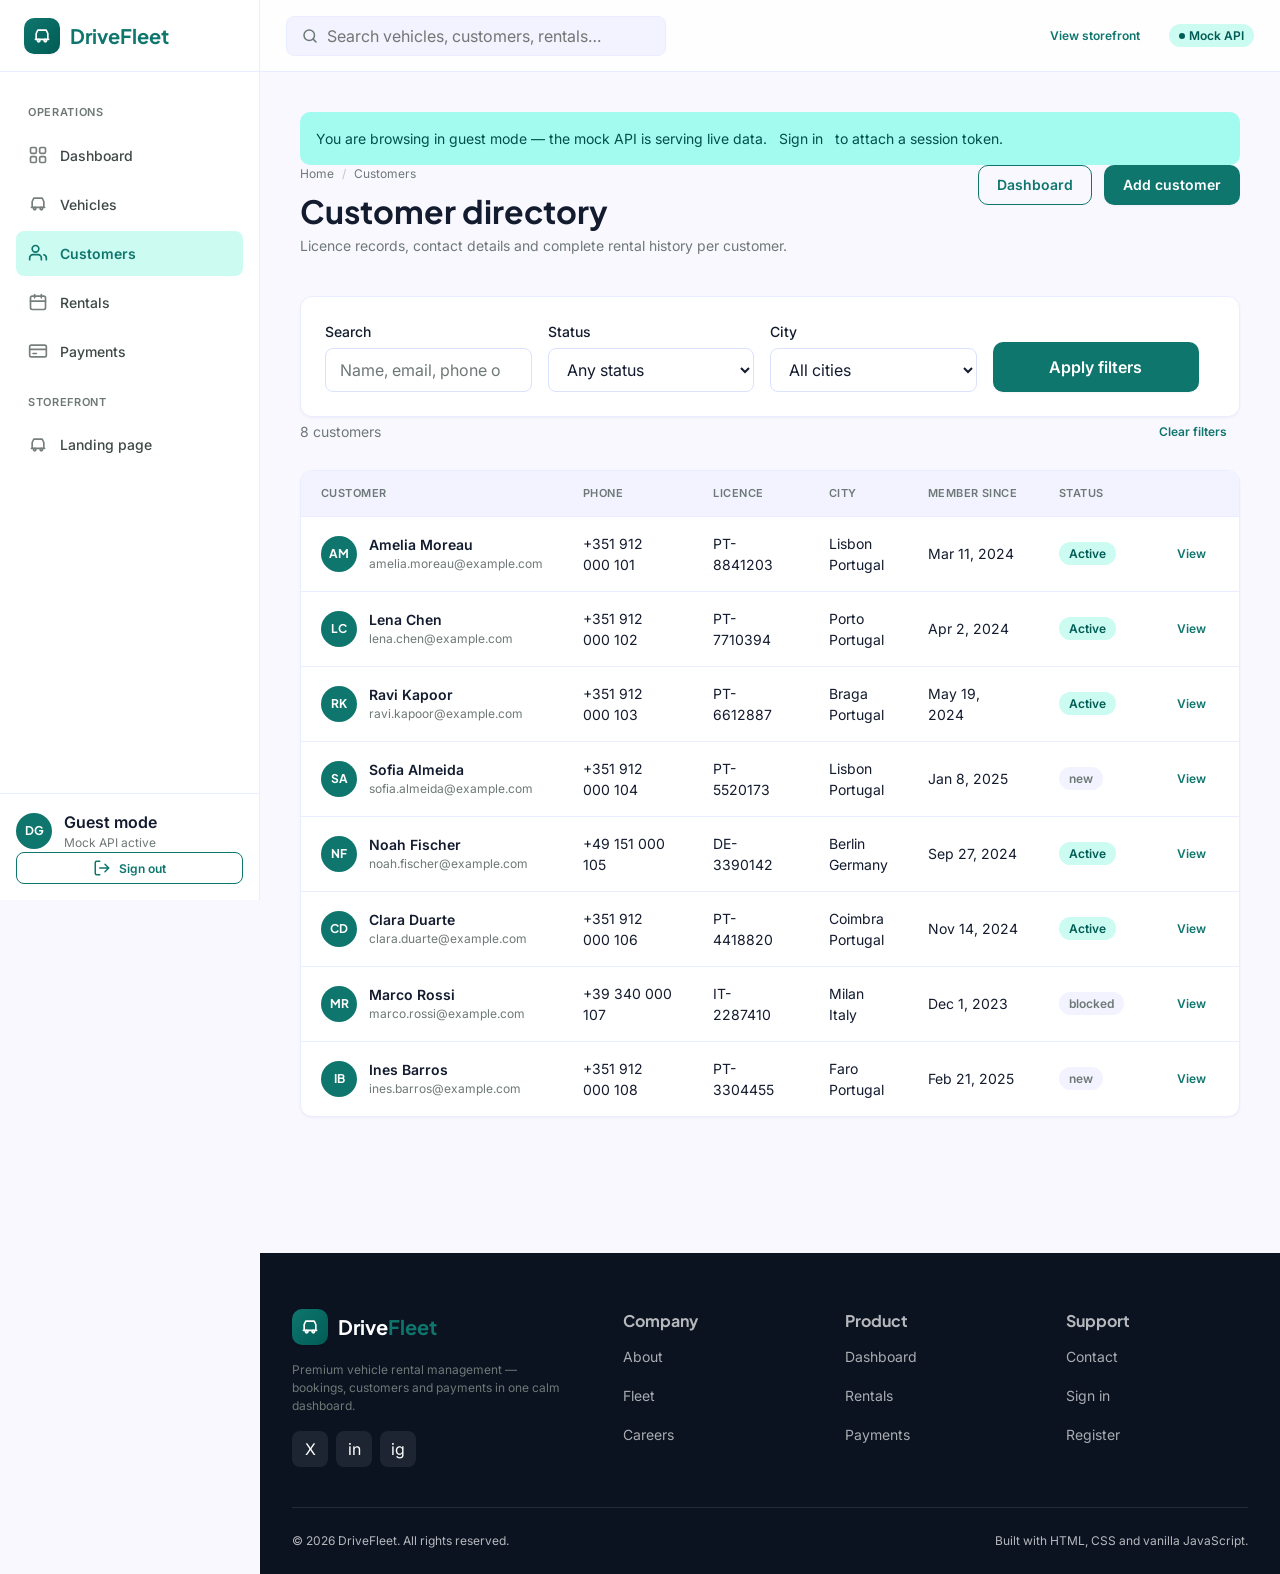
==== commit 30b85a51: "ajout des images" ====
--- a/public/pages/customers.html
+++ b/public/pages/customers.html
@@ -8,6 +8,7 @@
   <link rel="preconnect" href="https://fonts.googleapis.com" />
   <link rel="preconnect" href="https://fonts.gstatic.com" crossorigin />
   <link href="https://fonts.googleapis.com/css2?family=Plus+Jakarta+Sans:wght@400;500;600;700;800&family=Inter:wght@400;500;600;700&display=swap" rel="stylesheet" />
+  <link rel="icon" type="image/svg+xml" href="../assets/favicon.svg" />
   <link rel="stylesheet" href="../css/style.css" />
 </head>
 <body data-page="customers" data-root="../">
--- a/public/css/style.css
+++ b/public/css/style.css
@@ -182,6 +182,7 @@
   margin-inline: auto;
   padding-inline: var(--margin);
   gap: var(--space-lg);
+  min-width: 0;
 }
 
 .logo {
@@ -429,6 +430,7 @@
   border: 1px solid var(--color-border);
   border-radius: var(--radius-xl);
   box-shadow: var(--shadow-1);
+  min-width: 0;
   transition: transform var(--transition), box-shadow var(--transition);
 }
 
@@ -474,7 +476,21 @@
   transition: transform 400ms ease;
 }
 
+/* Real photograph sits above the SVG placeholder; the placeholder stays behind
+   it and is revealed automatically if the photo fails to load. */
+.vehicle-card-image .vehicle-photo {
+  position: absolute;
+  inset: 0;
+  z-index: 0;
+  opacity: 0;
+  transition: transform 400ms ease, opacity 400ms ease;
+}
+
+.vehicle-card-image .vehicle-photo.is-loaded { opacity: 1; }
+.vehicle-card-image .vehicle-photo.is-missing { display: none; }
+
 .vehicle-card:hover .vehicle-card-image img { transform: scale(1.05); }
+.vehicle-card:hover .vehicle-photo.is-loaded { transform: scale(1.05); }
 
 .vehicle-card-image .badge { position: absolute; top: 12px; left: 12px; z-index: 1; }
 .vehicle-card-image .type-badge { position: absolute; top: 12px; right: 12px; z-index: 1; }
@@ -598,7 +614,12 @@
    05 — Forms, inputs, sliders
    ========================================================================== */
 
-.form-group { display: flex; flex-direction: column; gap: 0.375rem; }
+.form-group {
+  display: flex;
+  flex-direction: column;
+  gap: 0.375rem;
+  min-width: 0;
+}
 .form-label { font-size: var(--text-md); font-weight: 500; color: var(--color-text); }
 .form-label .required { color: var(--color-error); }
 
@@ -612,8 +633,32 @@
   background: var(--color-surface);
   color: var(--color-text);
   width: 100%;
+  min-width: 0;
+  max-width: 100%;
   transition: border-color var(--transition), box-shadow var(--transition);
 }
+
+/* Date/time controls carry an intrinsic min-content width (picker icon + the
+   formatted value). Without min-width:0 they refuse to shrink and burst out of
+   narrow grids such as the catalogue filter card. */
+input[type="date"],
+input[type="datetime-local"],
+input[type="month"],
+input[type="time"],
+input[type="week"],
+input[type="search"] { min-width: 0; }
+
+input[type="date"]::-webkit-datetime-edit,
+input[type="date"]::-webkit-inner-spin-button,
+input[type="date"]::-webkit-clear-button { min-width: 0; }
+
+input[type="date"]::-webkit-calendar-picker-indicator {
+  cursor: pointer;
+  opacity: 0.55;
+  transition: opacity var(--transition);
+}
+
+input[type="date"]::-webkit-calendar-picker-indicator:hover { opacity: 1; }
 
 .form-textarea {
   height: auto;
@@ -643,7 +688,15 @@
 
 .form-hint { font-size: var(--text-sm); color: var(--color-text-muted); }
 .form-error { font-size: var(--text-sm); color: var(--color-error); }
-.form-row { display: grid; grid-template-columns: repeat(2, 1fr); gap: var(--space-md); }
+/* Fluid so two fields fit when there is room and stack cleanly when there is
+   not — the old fixed `repeat(2, 1fr)` forced a minimum width that overflowed
+   inside the 280 px catalogue filter card. */
+.form-row {
+  display: grid;
+  grid-template-columns: repeat(auto-fit, minmax(140px, 1fr));
+  gap: var(--space-md);
+  min-width: 0;
+}
 
 .input-group { position: relative; }
 
@@ -707,6 +760,7 @@
 
 .table-wrapper {
   overflow-x: auto;
+  max-width: 100%;
   border-radius: var(--radius-xl);
   border: 1px solid var(--color-border);
   background: var(--color-surface);
@@ -886,7 +940,7 @@
 }
 
 .topbar {
-  height: var(--navbar-height);
+  min-height: var(--navbar-height);
   background: rgba(255, 255, 255, 0.85);
   backdrop-filter: blur(12px);
   -webkit-backdrop-filter: blur(12px);
@@ -894,14 +948,28 @@
   display: flex;
   align-items: center;
   justify-content: space-between;
-  padding: 0 var(--space-xl);
+  gap: var(--space-md);
+  padding: 0 clamp(0.75rem, 2vw, var(--space-xl));
   position: sticky;
   top: 0;
   z-index: 40;
 }
 
-.topbar-left,
-.topbar-right { display: flex; align-items: center; gap: var(--space-md); }
+.topbar-left {
+  display: flex;
+  align-items: center;
+  gap: var(--space-md);
+  flex: 1 1 auto;
+  min-width: 0;
+}
+
+.topbar-right {
+  display: flex;
+  align-items: center;
+  gap: var(--space-md);
+  flex: 0 1 auto;
+  min-width: 0;
+}
 
 .topbar-search {
   display: flex;
@@ -912,12 +980,21 @@
   border-radius: var(--radius-md);
   background: var(--color-surface-low);
   border: 1px solid var(--color-border);
-  min-width: 260px;
   color: var(--color-text-muted);
+  flex: 1 1 260px;
+  min-width: 0;
+  max-width: 380px;
 }
 
 .topbar-search svg { width: 18px; height: 18px; flex-shrink: 0; }
-.topbar-search input { border: none; background: transparent; outline: none; width: 100%; }
+
+.topbar-search input {
+  border: none;
+  background: transparent;
+  outline: none;
+  width: 100%;
+  min-width: 0;
+}
 
 .page-content { padding: var(--space-xl); flex: 1; }
 
@@ -1128,6 +1205,13 @@
 }
 
 .grid { display: grid; gap: var(--space-lg); }
+
+/* Grid items default to `min-width: auto`, i.e. their min-content width — a wide
+   data table inside a card would then force the whole page wider than the
+   viewport. Zeroing it lets 1fr tracks shrink and the .table-wrapper scroll
+   instead of the page. */
+.grid > * { min-width: 0; }
+
 .grid-2 { grid-template-columns: repeat(2, 1fr); }
 .grid-3 { grid-template-columns: repeat(3, 1fr); }
 .grid-4 { grid-template-columns: repeat(4, 1fr); }
@@ -1296,7 +1380,7 @@
 
 .catalog-layout {
   display: grid;
-  grid-template-columns: 280px 1fr;
+  grid-template-columns: minmax(240px, 280px) minmax(0, 1fr);
   gap: var(--space-xl);
   align-items: start;
 }
@@ -1330,10 +1414,12 @@
 /* ----------------------------- Stats strip ----------------------------- */
 .stat-strip {
   display: grid;
-  grid-template-columns: repeat(4, 1fr);
+  grid-template-columns: repeat(auto-fit, minmax(190px, 1fr));
   gap: var(--space-md);
   margin-bottom: var(--space-xl);
 }
+
+.stat-strip > * { min-width: 0; }
 
 .step-indicator { display: flex; align-items: center; gap: var(--space-sm); flex-wrap: wrap; }
 
@@ -1366,74 +1452,305 @@
    10 — Overlays : modal, toast, alerts, empty & loading states
    ========================================================================== */
 
+/* ------------------------------- Modals -------------------------------- */
+
 .modal-overlay {
   position: fixed;
   inset: 0;
-  background: rgba(15, 23, 42, 0.45);
-  backdrop-filter: blur(4px);
-  -webkit-backdrop-filter: blur(4px);
   z-index: 200;
-  display: flex;
-  align-items: center;
-  justify-content: center;
-  padding: var(--space-lg);
+  display: grid;
+  place-items: center;
+  padding: clamp(0.75rem, 3vw, var(--space-xl));
+  background: radial-gradient(120% 120% at 50% 0%, rgba(15, 23, 42, 0.38) 0%, rgba(15, 23, 42, 0.62) 100%);
+  backdrop-filter: blur(10px) saturate(130%);
+  -webkit-backdrop-filter: blur(10px) saturate(130%);
   opacity: 0;
   pointer-events: none;
-  transition: opacity var(--transition);
+  transition: opacity 240ms ease;
 }
 
 .modal-overlay.open { opacity: 1; pointer-events: auto; }
 
+/* Entrance / exit animations. The classes are toggled synchronously by
+   main.js, so a modal is visible in the DOM as soon as it is opened. */
+.modal-overlay.open { animation: overlayIn 240ms ease both; }
+.modal-overlay.open .modal { animation: modalIn 360ms cubic-bezier(0.22, 1, 0.36, 1) both; }
+.modal-overlay[data-state="closing"] { animation: overlayOut 200ms ease forwards; }
+.modal-overlay[data-state="closing"] .modal { animation: modalOut 200ms ease forwards; }
+
+@keyframes overlayIn { from { opacity: 0; } to { opacity: 1; } }
+@keyframes overlayOut { from { opacity: 1; } to { opacity: 0; } }
+@keyframes modalIn {
+  from { opacity: 0; transform: translateY(28px) scale(0.955); }
+  to { opacity: 1; transform: translateY(0) scale(1); }
+}
+@keyframes modalOut {
+  from { opacity: 1; transform: translateY(0) scale(1); }
+  to { opacity: 0; transform: translateY(12px) scale(0.98); }
+}
+
+/* Kept mounted while the closing transition plays, then removed by main.js. */
+.modal-overlay[data-state="closing"] { opacity: 0; }
+
 .modal {
+  position: relative;
+  display: flex;
+  flex-direction: column;
+  width: 100%;
+  max-width: 540px;
+  max-height: min(92vh, 880px);
   background: var(--color-surface);
-  border-radius: var(--radius-2xl);
-  box-shadow: var(--shadow-3);
-  width: 100%;
-  max-width: 520px;
-  max-height: 90vh;
-  overflow-y: auto;
-  transform: translateY(16px) scale(0.98);
-  transition: transform var(--transition);
-}
-
-.modal-overlay.open .modal { transform: translateY(0) scale(1); }
-.modal-lg { max-width: 720px; }
+  border: 1px solid var(--color-border);
+  border-radius: 24px;
+  box-shadow:
+    0 40px 80px -32px rgba(15, 23, 42, 0.45),
+    0 16px 32px -20px rgba(15, 23, 42, 0.28);
+  overflow: hidden;
+  opacity: 0;
+  transform: translateY(28px) scale(0.955);
+  transition: transform 360ms cubic-bezier(0.22, 1, 0.36, 1), opacity 260ms ease;
+}
+
+.modal-overlay.open .modal { opacity: 1; transform: translateY(0) scale(1); }
+.modal-overlay[data-state="closing"] .modal { opacity: 0; transform: translateY(16px) scale(0.97); }
+.modal-lg { max-width: 860px; }
+
+/* Identity stripe: teal -> mint -> amber */
+.modal::before {
+  content: "";
+  position: absolute;
+  inset: 0 0 auto 0;
+  height: 4px;
+  background: linear-gradient(90deg, var(--color-primary) 0%, var(--color-primary-fixed) 55%, var(--color-accent) 100%);
+  z-index: 3;
+}
 
 .modal-header {
-  padding: var(--space-lg);
+  position: relative;
+  display: flex;
+  align-items: flex-start;
+  gap: var(--space-md);
+  padding: calc(var(--space-lg) + 4px) var(--space-lg) var(--space-md);
+  background: linear-gradient(135deg, rgba(15, 118, 110, 0.1) 0%, rgba(245, 158, 11, 0.07) 65%, transparent 100%);
   border-bottom: 1px solid var(--color-border);
-  display: flex;
-  align-items: center;
-  justify-content: space-between;
-  gap: var(--space-md);
-}
-
-.modal-header h3 { font-size: var(--text-lg); }
+}
+
+.modal-heading { flex: 1; min-width: 0; }
+
+.modal-eyebrow {
+  display: inline-flex;
+  align-items: center;
+  gap: 0.375rem;
+  font-size: var(--text-xs);
+  font-weight: 600;
+  letter-spacing: 0.08em;
+  text-transform: uppercase;
+  color: var(--color-primary);
+  margin-bottom: 0.25rem;
+}
+
+.modal-header h3 {
+  font-family: var(--font-headline);
+  font-size: var(--text-xl);
+  line-height: 1.2;
+  overflow-wrap: anywhere;
+}
+
+.modal-subtitle { font-size: var(--text-sm); color: var(--color-text-muted); margin-top: 0.25rem; }
 
 .modal-close {
-  width: 36px;
-  height: 36px;
-  border: none;
-  background: var(--color-surface-low);
-  border-radius: var(--radius-md);
+  flex-shrink: 0;
+  width: 40px;
+  height: 40px;
+  border: 1px solid var(--color-border);
+  background: rgba(255, 255, 255, 0.8);
+  border-radius: var(--radius-lg);
   display: grid;
   place-items: center;
   cursor: pointer;
+  font-size: 1.25rem;
+  line-height: 1;
   color: var(--color-text-muted);
-  transition: all var(--transition);
-}
-
-.modal-close:hover { background: var(--color-surface-high); color: var(--color-text); }
+  transition: transform var(--transition), background var(--transition), color var(--transition);
+}
+
+.modal-close:hover {
+  background: var(--color-error-bg);
+  color: var(--color-error-text);
+  border-color: transparent;
+  transform: rotate(90deg);
+}
+
+.modal-close:focus-visible { outline: none; box-shadow: var(--focus-ring); }
 .modal-close svg { width: 18px; height: 18px; }
 
-.modal-body { padding: var(--space-lg); }
+.modal-body {
+  flex: 1;
+  padding: var(--space-lg);
+  overflow-y: auto;
+  overscroll-behavior: contain;
+  scrollbar-width: thin;
+  scrollbar-color: var(--color-surface-high) transparent;
+}
+
+.modal-body::-webkit-scrollbar { width: 10px; }
+.modal-body::-webkit-scrollbar-thumb {
+  background: var(--color-surface-high);
+  border: 3px solid var(--color-surface);
+  border-radius: var(--radius-full);
+}
 
 .modal-footer {
+  position: relative;
+  display: flex;
+  align-items: center;
+  justify-content: space-between;
+  gap: var(--space-md);
+  flex-wrap: wrap;
   padding: var(--space-md) var(--space-lg);
+  background: rgba(255, 255, 255, 0.94);
+  backdrop-filter: blur(8px);
+  -webkit-backdrop-filter: blur(8px);
   border-top: 1px solid var(--color-border);
-  display: flex;
-  justify-content: flex-end;
+}
+
+.modal-footer-actions { display: flex; align-items: center; gap: 0.75rem; margin-left: auto; }
+.modal-footer-total { display: flex; flex-direction: column; line-height: 1.2; }
+.modal-footer-total .label-xs { color: var(--color-text-muted); }
+
+.modal-footer-total .value {
+  font-family: var(--font-headline);
+  font-size: var(--text-lg);
+  font-weight: 700;
+  color: var(--color-primary);
+}
+
+/* ---------------------- Modal content composition ---------------------- */
+
+.modal-section { display: flex; flex-direction: column; gap: 0.75rem; }
+.modal-section + .modal-section { margin-top: var(--space-lg); }
+
+.modal-section-title {
+  display: flex;
+  align-items: center;
+  gap: 0.5rem;
+  font-family: var(--font-headline);
+  font-size: var(--text-base);
+  font-weight: 700;
+}
+
+.modal-section-title svg { width: 18px; height: 18px; color: var(--color-primary); }
+
+.modal-hero {
+  position: relative;
+  aspect-ratio: 16 / 7;
+  overflow: hidden;
+  background: linear-gradient(145deg, #e2e8f0, #e0f2f1);
+  border-bottom: 1px solid var(--color-border);
+}
+
+.modal-hero img { width: 100%; height: 100%; object-fit: cover; }
+.modal-hero .badge { position: absolute; top: 16px; left: 16px; }
+
+/* Booking: form column + price column */
+.booking-grid {
+  display: grid;
+  grid-template-columns: minmax(0, 1fr) minmax(250px, 320px);
+  gap: var(--space-lg);
+  align-items: start;
+}
+
+.booking-summary {
+  display: flex;
+  flex-direction: column;
   gap: 0.75rem;
+  padding: var(--space-md);
+  border: 1px solid var(--color-border);
+  border-radius: var(--radius-2xl);
+  background: linear-gradient(165deg, var(--color-surface-low) 0%, #ffffff 70%);
+  box-shadow: var(--shadow-1);
+}
+
+.booking-summary .summary-total {
+  padding: 0.625rem 0.875rem;
+  border-radius: var(--radius-lg);
+  background: var(--color-primary-light);
+  color: var(--color-primary-dark);
+}
+
+.extra-grid {
+  display: grid;
+  grid-template-columns: repeat(auto-fit, minmax(190px, 1fr));
+  gap: 0.625rem;
+}
+
+.extra-option {
+  display: flex;
+  align-items: center;
+  gap: 0.625rem;
+  padding: 0.75rem 0.875rem;
+  border: 1.5px solid var(--color-border-strong);
+  border-radius: var(--radius-lg);
+  background: var(--color-surface);
+  font-size: var(--text-md);
+  cursor: pointer;
+  transition: border-color var(--transition), background var(--transition), transform var(--transition), box-shadow var(--transition);
+}
+
+.extra-option:hover { border-color: var(--color-primary); transform: translateY(-1px); box-shadow: var(--shadow-1); }
+.extra-option input { width: 18px; height: 18px; accent-color: var(--color-primary); flex-shrink: 0; }
+
+.extra-option.is-selected {
+  border-color: var(--color-primary);
+  background: var(--color-primary-light);
+  box-shadow: var(--focus-ring);
+}
+
+.extra-option .extra-price {
+  margin-left: auto;
+  font-family: var(--font-headline);
+  font-weight: 600;
+  color: var(--color-primary);
+  white-space: nowrap;
+}
+
+/* Staggered entrance for modal content */
+.modal-anim { animation: modalItemIn 420ms cubic-bezier(0.22, 1, 0.36, 1) both; }
+.modal-anim-d1 { animation-delay: 60ms; }
+.modal-anim-d2 { animation-delay: 120ms; }
+.modal-anim-d3 { animation-delay: 180ms; }
+
+@keyframes modalItemIn {
+  from { opacity: 0; transform: translateY(10px); }
+  to { opacity: 1; transform: translateY(0); }
+}
+
+@media (prefers-reduced-motion: reduce) {
+  .modal, .modal-overlay, .modal-anim { transition: none !important; animation: none !important; }
+}
+
+/* Mobile: bottom sheet with a grab handle */
+.modal-grabber { display: none; }
+
+@media (max-width: 860px) {
+  .booking-grid { grid-template-columns: minmax(0, 1fr); }
+}
+
+@media (max-width: 768px) {
+  .modal-overlay { place-items: end center; padding: 0; }
+  .modal { max-width: 100%; max-height: 94vh; border-radius: 24px 24px 0 0; }
+
+  .modal-grabber {
+    display: block;
+    width: 44px;
+    height: 4px;
+    margin: 10px auto 0;
+    border-radius: var(--radius-full);
+    background: var(--color-outline-variant);
+    flex-shrink: 0;
+  }
+
+  .modal-header { padding-top: var(--space-md); }
 }
 
 /* -------------------------------- Toasts ------------------------------- */
@@ -1670,6 +1987,7 @@
   .footer-grid { grid-template-columns: 1.4fr repeat(3, 1fr); gap: var(--space-lg); }
   .search-grid { grid-template-columns: repeat(2, 1fr); }
   .search-grid .search-submit { grid-column: 1 / -1; }
+  .catalog-layout { grid-template-columns: minmax(220px, 260px) minmax(0, 1fr); gap: var(--space-lg); }
 }
 
 @media (max-width: 1024px) {
@@ -1692,6 +2010,21 @@
 
   .auth-page { grid-template-columns: 1fr; }
   .auth-visual { display: none; }
+
+  /* Catalogue: the filter rail stacks above the results and the date fields get
+     room to breathe instead of overflowing their card. */
+  .catalog-layout { grid-template-columns: minmax(0, 1fr); }
+  .filter-card .form-row { grid-template-columns: repeat(auto-fit, minmax(150px, 1fr)); }
+  .page-content { padding: var(--space-lg) var(--margin); }
+}
+
+@media (max-width: 900px) {
+  /* Topbar: allow every element to shrink, and drop the secondary link so the
+     search field never pushes the bar wider than the viewport. */
+  .topbar { gap: var(--space-sm); }
+  .topbar-right .btn { display: none; }
+  .topbar-search { flex: 1 1 auto; max-width: none; }
+  .stat-strip { grid-template-columns: repeat(auto-fit, minmax(160px, 1fr)); }
 }
 
 @media (max-width: 768px) {
@@ -1746,6 +2079,15 @@
   .mobile-menu-panel { width: 100%; max-width: none; }
   .modal-footer { flex-direction: column-reverse; }
   .modal-footer .btn { width: 100%; }
+  .modal-footer-total { width: 100%; flex-direction: row; align-items: baseline; justify-content: space-between; }
+
+  /* Topbar: keep the burger + search, drop the decorative cluster. */
+  .topbar-right { display: none; }
+  .topbar-search { max-width: none; }
+  .page-content { padding: var(--space-md) var(--margin); }
+  .stat-strip { grid-template-columns: 1fr; }
+  .filter-card { padding: var(--space-md); }
+  .filter-card .form-row { grid-template-columns: 1fr; }
 }
 
 @media (max-width: 400px) {
